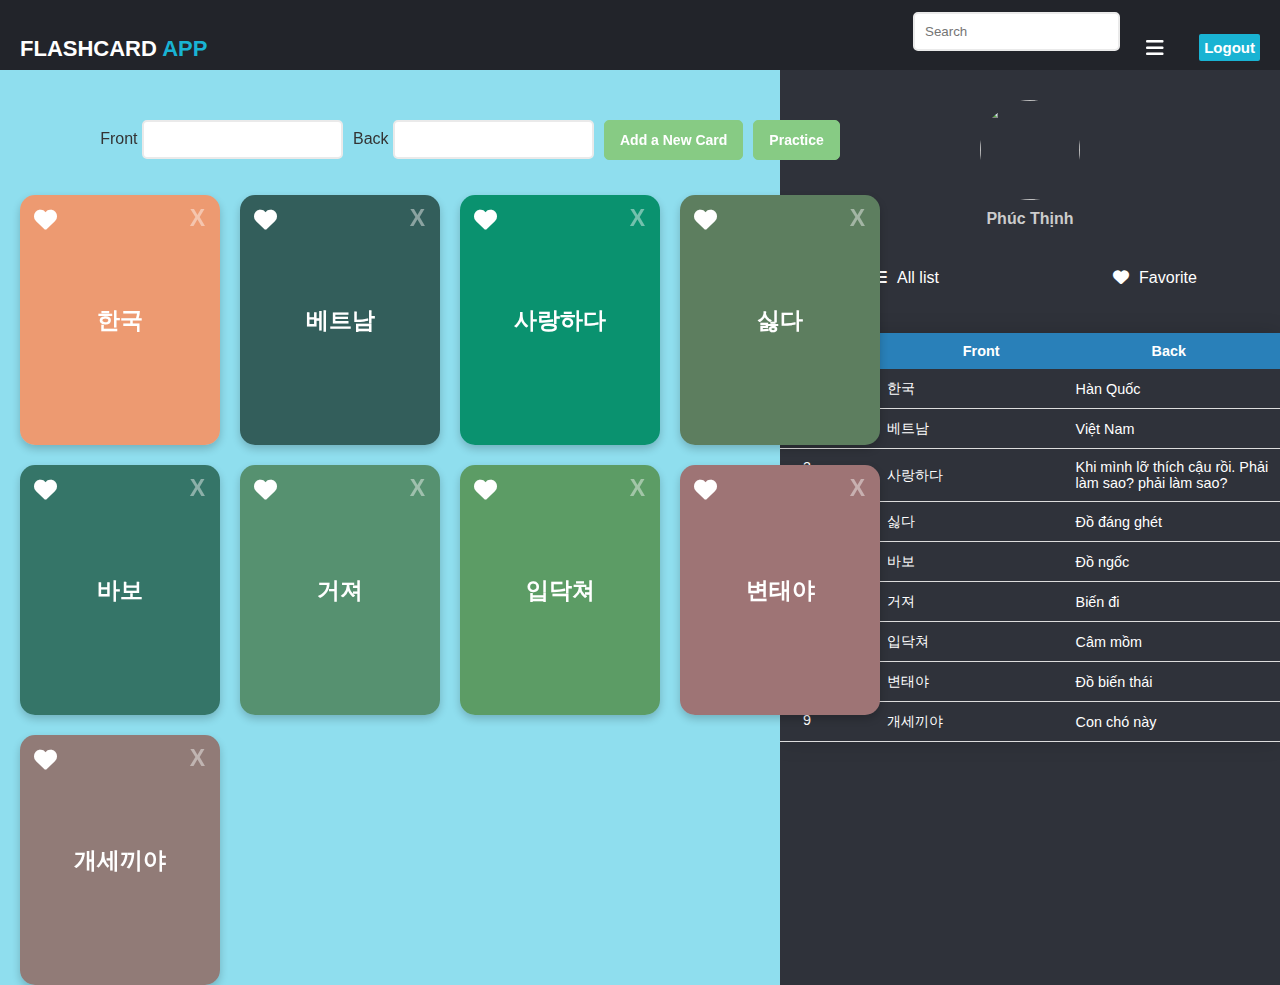
==== Desktop/Codegym/CaseStudy/Flascard-App/index.htm @ 70cf06f3 "completed basic Practice-area" ====
<!DOCTYPE html>
<html lang="en" dir="ltr">

<head>
  <meta charset="utf-8">
  <title>TestSidebar Dashboard Template</title>
  <link rel="stylesheet" href="styles.css">
  <link rel="stylesheet" href="https://cdnjs.cloudflare.com/ajax/libs/font-awesome/6.1.1/css/all.min.css">
</head>

<body>

  <input type="checkbox" id="check">
  <!--header area start-->
  <header>
    <p value=""></p>
    <div class="left_area">
      <h3>Flashcard <span>App</span></h3>
    </div>
    <div class="right_area">
      <!--Search area start-->
      <div class="search-wrapper">
        <input type="search" id="search" placeholder="Search" data-search>
      </div>
      <!--Search area end-->

      <label for="check">
        <i class="fas fa-bars" id="sidebar_btn"></i>
      </label>
      <a href="#" class="logout_btn">Logout</a>
    </div>
  </header>
  <!--header area end-->

  <!--sidebar start-->
  
  <div class="sidebar">
    <center>
      <img
        src="https://scontent.fdad3-2.fna.fbcdn.net/v/t39.30808-1/243070098_2110311525787502_3556663162934724398_n.jpg?stp=c152.604.1072.1072a_dst-jpg_s320x320&_nc_cat=108&ccb=1-5&_nc_sid=7206a8&_nc_ohc=SCIkdXGSn9cAX8K4slb&_nc_ht=scontent.fdad3-2.fna&oh=00_AT9IsgmeUShwpVH6TPNhjyCOK_YNkxfemCRUAf9p-_iJNg&oe=624D3237"
        class="profile_image" alt="">
      <h4>Phúc Thịnh</h4>
    </center>
    <div class="sidebar-selector">
      <a href="#" onclick="showListCard()"><i class="fa-solid fa-list"></i><span>All list</span></a>
      <a href="#" onclick="showFavoriteListCards()"><i class="fa-solid fa-heart"></i><span>Favorite</span></a>
    </div>
    <table style="border: 1px; color: white;" id="tablebAllList">
      <thead>
        <tr>
          <td><input class="check-box" type="checkbox"></td>
          <th style="padding-left: 16px;">Id</th>
          <th>Front</th>
          <th>Back</th>
        </tr>
        
      </thead>

      <tbody id="tbAllList">
    </table>

    <table style="border: 1px; color: white;" id="tableFavoriteList">
      <thead>
        <tr>
          <td><input class="check-box" type="checkbox"></td>
          <th style="padding-left: 16px;">Id</th>
          <th>Front</th>
          <th>Back</th>
        </tr>
      </thead>
  
      <tbody id="tbFavoriteList">
        
      </tbody>
  
    </table>

    
  </div>

  <!--sidebar end-->

  <!--content start-->

  <div class="content">

    <div class="flashcard-form">
      <label for="front">Front
        <input type="text" id="front">
      </label>
      <label for="back">Back
        <input type="text" id="back">
      </label>
      <button onclick="createCard()">Add a New Card</button>
      <button class="make-practice" onclick="makePractice()" id="btn-practice" style="background-color: #87cb84;">Practice</button>
      <button class="make-practice d-none"  onclick="removePractice()" id="btn-reset" style="background-color: #cb8484; border: #cb8484;">Reset</button>
      
    </div>

    <div class="container">
      
    </div> 

    
  </div>

    
  </div>

   <!--content end-->

   <!--Practice area start-->

  

   <!--Practice area end-->

 

<script src="script.js"></script>
</body>

</html>
---- Desktop/Codegym/CaseStudy/Flascard-App/styles.css ----
body {
    margin: 0;
    /* padding: 0; */
    /* font-family: "Roboto", sans-serif; */
    font-family: sans-serif;
    background-color: #8fdeee;
}

/* HEADER */

header {
    position: fixed;
    background: #22242A;
    padding: 20px;
    width: 100%;
    height: 30px;
    z-index: 1;
}

.left_area {
    top: 0
}

.left_area h3 {
    color: #fff;
    margin: 0;
    text-transform: uppercase;
    font-size: 22px;
    font-weight: 900;
}

.left_area span {
    color: #19B3D3;
}

.right_area {
    display: flex;
    justify-content: flex-end;
    flex-direction: row;
    align-items: flex-start;
}

.logout_btn {
    padding: 5px;
    background: #19B3D3;
    text-decoration: none;
    float: right;
    margin-top: -28px;
    margin-right: 40px;
    border-radius: 2px;
    font-size: 15px;
    font-weight: 600;
    color: #fff;
    transition: 0.5s;
    transition-property: background;
}

.logout_btn:hover {
    background: #0B87A6;
}

#search {
    position: absolute;
    top: 12px;
    right: 200px;
    width: 207px;
}

/* SIDEBAR */

.sidebar {
    background: #2f323a;
    margin-top: 70px;
    padding-top: 30px;
    position: fixed;
    right: 0;
    width: 500px;
    height: 100%;
    transition: 1s;
    transition-property: right;
    overflow: scroll;
}


.sidebar .profile_image {
    width: 100px;
    height: 100px;
    border-radius: 100px;
    margin-bottom: 10px;
}

.sidebar h4 {
    color: #ccc;
    margin-top: 0;
    margin-bottom: 20px;
}

.sidebar-selector {
    margin-left: 0;
    display: flex;
    /* background-color: #19B3D3; */
    text-align: center;
}

.sidebar a {
    color: #fff;
    display: block;
    width: 100%;
    line-height: 60px;
    text-decoration: none;
    box-sizing: border-box;
    transition: 1s;
    transition-property: background;
}

.sidebar a:hover {
    background: #19B3D3;
}

.sidebar i {
    padding-right: 10px;
}

label #sidebar_btn {
    z-index: 0;
    color: #fff;
    position: fixed;
    cursor: pointer;
    right: 100px;
    font-size: 20px;
    margin: -24px 16px;
    transition: 1s;
    transition-property: color;
}

label #sidebar_btn:hover {
    color: #19B3D3;
}

#check:checked~.sidebar {
    right: -490px;
}

#check:checked~.sidebar a span {
    display: none;
}

#check:checked~.sidebar a {
    font-size: 20px;
    margin-right: 170px;
    width: 80px;
}

/* CONTENT */

.content {
    position: relative;
    top: 70px;
    left: 0;
    z-index: 0;
    width: 950px;
    height: 100vh;
    margin-right: 250px;
    transition: 0.5s;
    display: flex;
    justify-content: flex-start;
    flex-direction: column;
    align-items: center;
    margin-bottom: 54px;
    
}

#check:checked~.content {
    margin-right: 60px;
}

#check {
    display: none;
}

/* FLASHCARD-FORM */

.content .flashcard-form {
    position: relative;
    top: 50px;
    display: flex;
    justify-content: center;
    margin-bottom: 35px;
} 

label {
    font-weight: 400;
    color: #333;
    margin-right: 10px;
}

 input {
    border-radius: 5px;
    border: 2px solid #eaeaea;
    padding: 10px;
    outline: none;
}

 button {
    border-radius: 5px;
    border: 1px solid #87cb84;
    background-color: #87cb84;
    padding: 8px 15px;
    outline: none;
    font-size: 14px;
    font-weight: 700;
    color: #fff;
    cursor: pointer;
    transition: all 0.3s ease;
    height: 40px;
    margin-right: 10px;
}

 button:hover {
    background-color: #70a66f;
}

#btn-practice:hover {
    background-color: #0B87A6;
}

.make-check {
    background-color: #fff;
    color: #22242A;
    border: none;
    position: absolute;
    bottom: 15px;
    left: 32%;
    font-size: 12px;
    /* text-align: -webkit-auto; */
    width: 60px;
    height: 26px;
    padding: 8px;
}




/* CARD */

.container {
    display: flex;
    flex-wrap: wrap;
    margin-top: 30px;
}

.flip-card {
    background-color: transparent;
    width: 200px;
    height: 250px;
    perspective: 1000px;
    margin-top: 20px;
    margin-left: 20px;
    cursor: pointer;

}

.flip-card-inner {
    position: relative;
    width: 100%;
    height: 100%;
    text-align: center;
    transition: transform 1s;
    transform-style: preserve-3d;
    box-shadow: 0 4px 8px 0 rgba(0, 0, 0, 0.2);
    border-radius: 15px;
}

.flip-card:hover .flip-card-inner {
    transform: rotateY(180deg);
    box-shadow: 0 4px 8px 0 rgba(182, 37, 37, 0.2);
}

/* .flip-card:hover .flip-card-inner {
transform: scale(1.09);
} */


.flip-card-front,
.flip-card-back {
    position: absolute;
    width: 90%;
    height: 92%;
    -webkit-backface-visibility: hidden;
    backface-visibility: hidden;
    border-radius: 15px;
    display: flex;
    flex-direction: column;
    justify-content: center;
    align-items: center;
    align-content: space-around;
    font-size: 23px;
    font-weight: bold;
    padding: 5%;
}

.flip-card-front {
    background-color: #60b6af;
    color: white;

}

.flip-card-back {
    background-color: #2980b9;
    color: white;
    transform: rotateY(180deg);
}


.delete-card {
    position: absolute;
    right: 15px;
    top: 10px;
    padding: 0px;
    color: rgba(255, 255, 255, 0.43);
    transition: all 0.5s ease 0s;
}

.delete-card:hover {
    color: white;
}

.heart-card {
    position: absolute;
    left: -1px;
    top: -21px;
    padding: 10px 15px;
    color: #fff;
    transition: all 0.5s ease 0s;

}

.red-heart-card {
    position: absolute;
    left: -1px;
    top: -21px;
    padding: 10px 15px;
    color: #DB565B;
    transition: all 0.5s ease 0s;
}

.heart-card:hover {
    color: rgb(248, 248, 248)
}

.make-heart {
    color: rgb(139, 41, 41)
}


/* TABLE */

table {
    padding: 20px;
    border-collapse: collapse;
    margin: 25px 0;
    font-size: 0.9em;
    font-family: sans-serif;
    min-width: 400px;
    box-shadow: 0 0 20px rgba(0, 0, 0, 0.15);
}

thead {
    background-color: white;
    color: black;
    border-collapse: collapse;
    /* border: 1px solid white; */
}

thead {
    text-align: left;
}

thead tr {
    background-color: #2980b9;
    color: #ffffff;
    text-align: left;
}

table tbody {
    transition: 1s;
}

th {
    padding: 10px 76px;
    
}

.check-box{
    display: none;
}

td input {
    background-color: black;
}

tbody tr {
    border-bottom: 1px solid #dddddd;
}

tbody td {
    padding: 10px 0px;
}

/* PRACTICE */

.container-practice {
    background-color: #0B87A6;
    width: 299px;
    height: 225px;
    z-index: -1;
    position: fixed;
    right: 100px;
    top: 23%;
    display: flex;
    flex-wrap: wrap;
    align-content: center;
    justify-content: center;
}

#btn-practice:hover {
    background-color: #0B87A6;
}

/* PSEUDO CLASS */
.d-none {
    display: none;
}

.show-displayColor {
    background-color: #19B3D3;
}
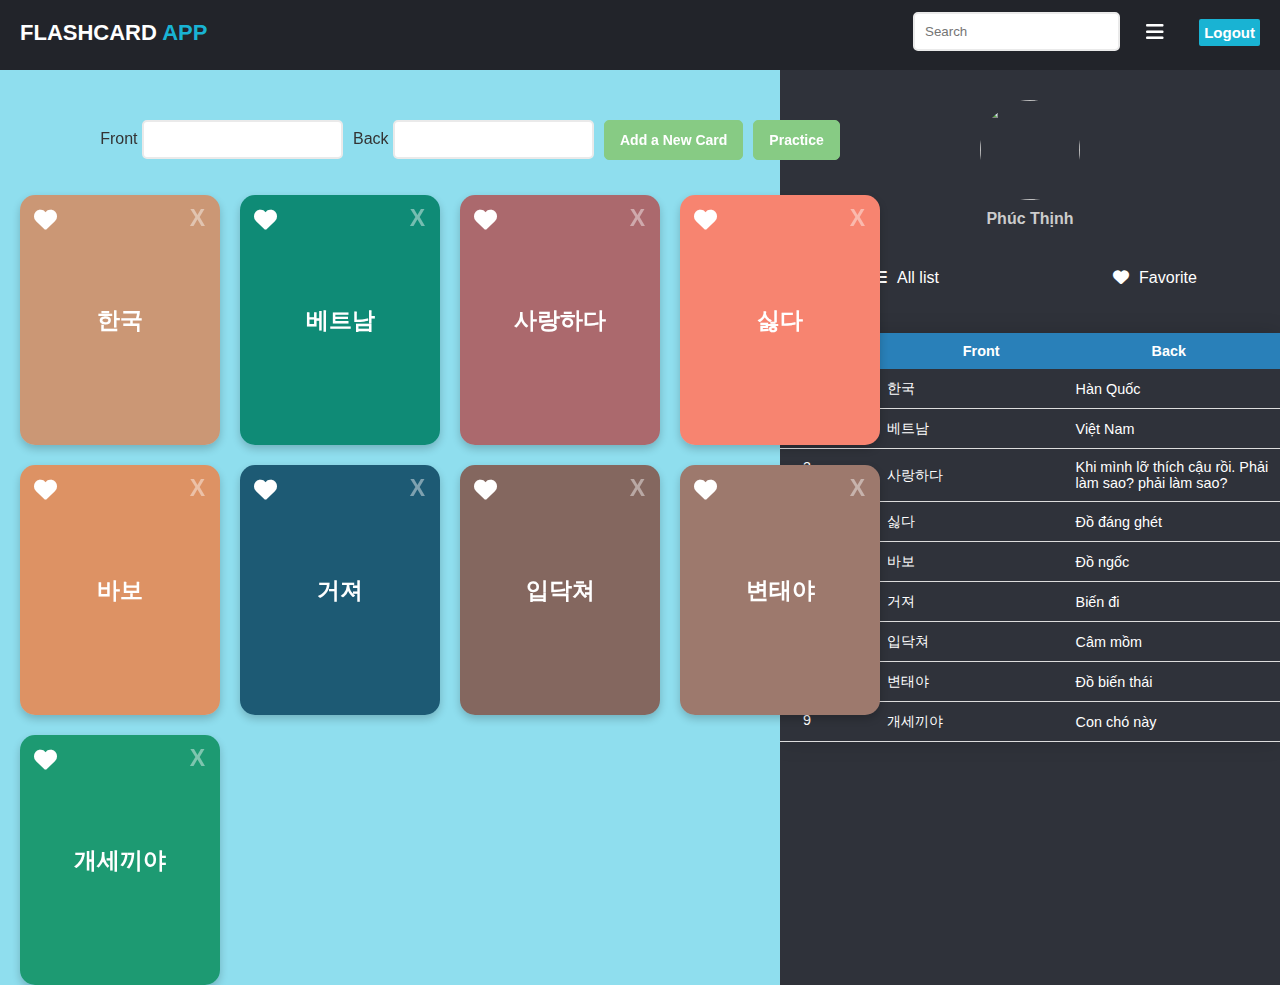
==== commit 0c4082e1: "completed add style when answer is correct or wrong" ====
--- a/Desktop/Codegym/CaseStudy/Flascard-App/index.htm
+++ b/Desktop/Codegym/CaseStudy/Flascard-App/index.htm
@@ -3,7 +3,8 @@
 
 <head>
   <meta charset="utf-8">
-  <title>TestSidebar Dashboard Template</title>
+  <title>Flascard App</title>
+  <link rel="shortcut icon" href="https://assets.materialup.com/uploads/53cce34d-ffa3-4b59-a4a1-ef695bcdda5b/preview" />
   <link rel="stylesheet" href="styles.css">
   <link rel="stylesheet" href="https://cdnjs.cloudflare.com/ajax/libs/font-awesome/6.1.1/css/all.min.css">
 </head>
--- a/Desktop/Codegym/CaseStudy/Flascard-App/styles.css
+++ b/Desktop/Codegym/CaseStudy/Flascard-App/styles.css
@@ -27,6 +27,8 @@
     text-transform: uppercase;
     font-size: 22px;
     font-weight: 900;
+    position: absolute;
+    top: 20px;
 }
 
 .left_area span {
@@ -45,7 +47,7 @@
     background: #19B3D3;
     text-decoration: none;
     float: right;
-    margin-top: -28px;
+    margin-top: -17px;
     margin-right: 40px;
     border-radius: 2px;
     font-size: 15px;
@@ -126,6 +128,7 @@
     color: #fff;
     position: fixed;
     cursor: pointer;
+    top: 46px;
     right: 100px;
     font-size: 20px;
     margin: -24px 16px;
@@ -434,4 +437,12 @@
 
 .show-displayColor {
     background-color: #19B3D3;
+}
+
+.correct {
+    box-shadow: 0 4px 15px 0 rgb(237 1 1);
+}
+
+.wrong {
+    box-shadow: 0 4px 15px 0 rgba(2, 219, 85, 0.84);
 }